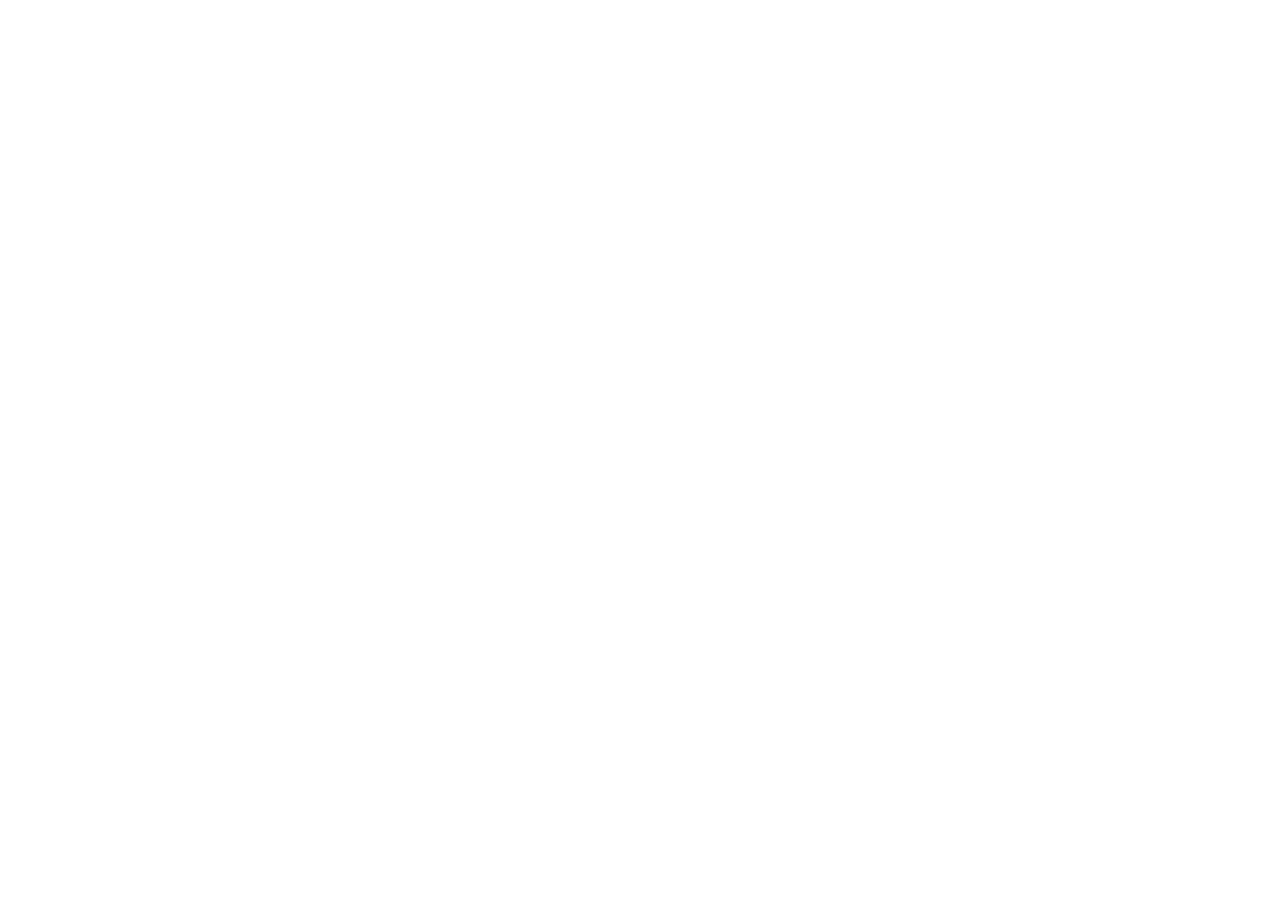
==== pages/Blog/blog.html @ 3dc80376 "first commit" ====
<!DOCTYPE html>
<html lang="en">
  <head>
    <meta charset="UTF-8" />
    <meta name="viewport" content="width=device-width, initial-scale=1.0" />
    <link rel="stylesheet" href="../../common.css" />
    <link rel="stylesheet" href="blog.css" />
    <title>Document</title>
  </head>
  <body>
    <script src="./blog.js"></script>
  </body>
</html>
---- common.css ----
/* გამოიყენეთ საერთო სტილებისთვის */
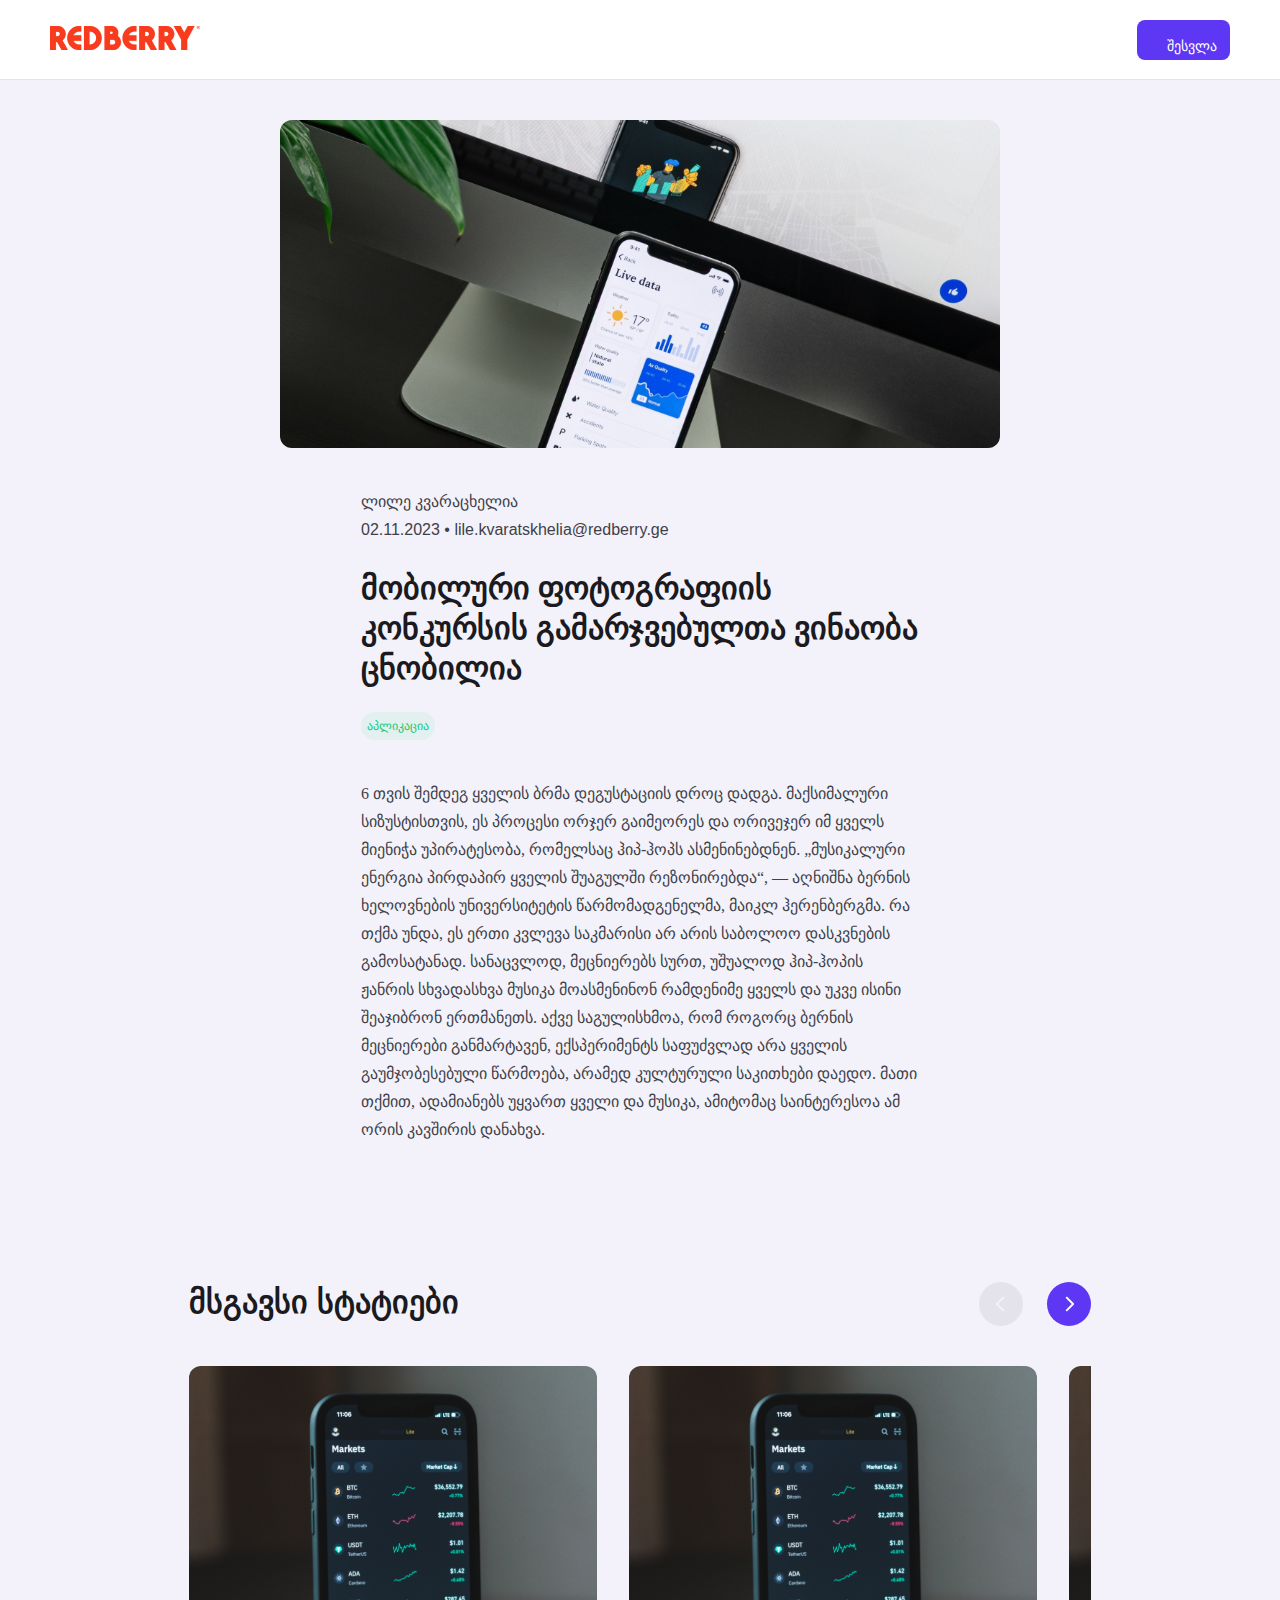
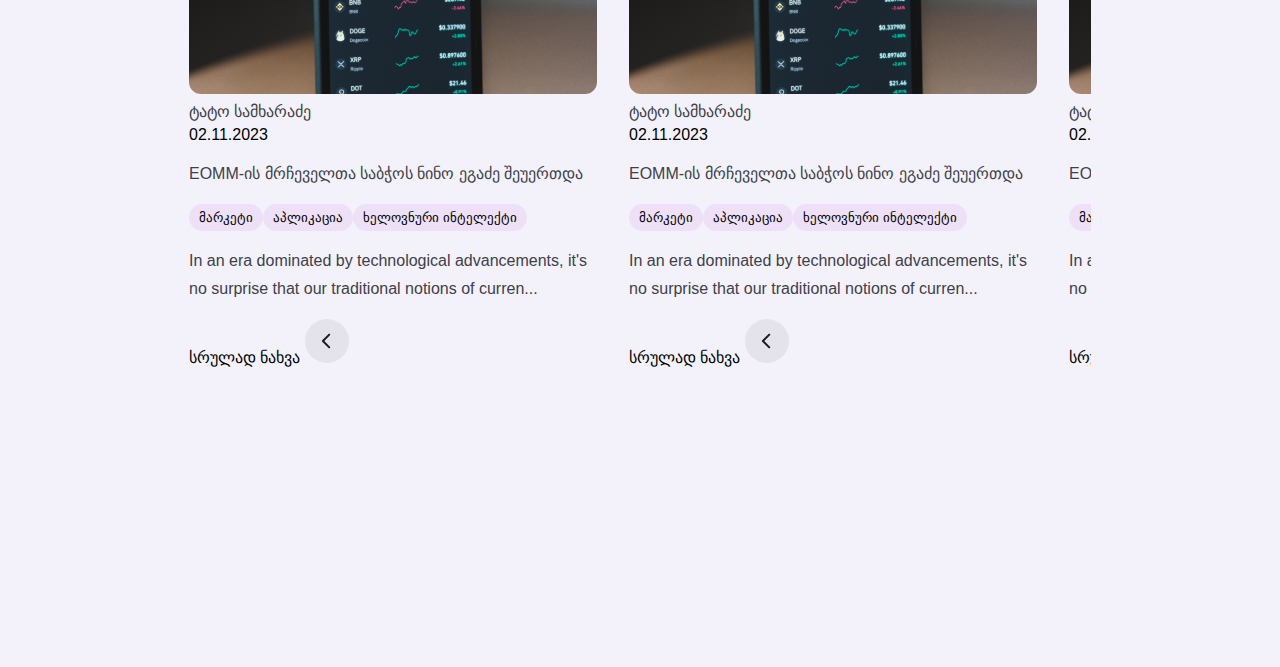
==== commit f44f1aea: "add design" ====
--- a/pages/Blog/blog.html
+++ b/pages/Blog/blog.html
@@ -4,10 +4,141 @@
     <meta charset="UTF-8" />
     <meta name="viewport" content="width=device-width, initial-scale=1.0" />
     <link rel="stylesheet" href="../../common.css" />
+    <link rel="stylesheet" href="../../style.css" />
     <link rel="stylesheet" href="blog.css" />
+
     <title>Document</title>
   </head>
   <body>
+    <header>
+      <div class="header-content">
+        <div>
+          <img class="logo" src="../../assets/LOGO-02 3.jpg" />
+        </div>
+        <button class="login-button"><h5 id="login">შესვლა</h5></button>
+      </div>
+    </header>
+    <main>
+      <img src="../../assets/pfx.svg" alt="" />
+      <div class="authorinfo">
+        <p class="name">ლილე კვარაცხელია</p>
+        <p class="date">
+          02.11.2023 • <span id="mail">lile.kvaratskhelia@redberry.ge</span>
+        </p>
+        <h1>მობილური ფოტოგრაფიის კონკურსის გამარჯვებულთა ვინაობა ცნობილია</h1>
+        <div class="buttons">
+          <button id="app">აპლიკაცია</button>
+        </div>
+      </div>
+      <p class="describe">
+        6 თვის შემდეგ ყველის ბრმა დეგუსტაციის დროც დადგა. მაქსიმალური
+        სიზუსტისთვის, ეს პროცესი ორჯერ გაიმეორეს და ორივეჯერ იმ ყველს მიენიჭა
+        უპირატესობა, რომელსაც ჰიპ-ჰოპს ასმენინებდნენ. „მუსიკალური ენერგია
+        პირდაპირ ყველის შუაგულში რეზონირებდა“, — აღნიშნა ბერნის ხელოვნების
+        უნივერსიტეტის წარმომადგენელმა, მაიკლ ჰერენბერგმა. რა თქმა უნდა, ეს ერთი
+        კვლევა საკმარისი არ არის საბოლოო დასკვნების გამოსატანად. სანაცვლოდ,
+        მეცნიერებს სურთ, უშუალოდ ჰიპ-ჰოპის ჟანრის სხვადასხვა მუსიკა მოასმენინონ
+        რამდენიმე ყველს და უკვე ისინი შეაჯიბრონ ერთმანეთს. აქვე საგულისხმოა, რომ
+        როგორც ბერნის მეცნიერები განმარტავენ, ექსპერიმენტს საფუძვლად არა ყველის
+        გაუმჯობესებული წარმოება, არამედ კულტურული საკითხები დაედო. მათი თქმით,
+        ადამიანებს უყვართ ყველი და მუსიკა, ამიტომაც საინტერესოა ამ ორის კავშირის
+        დანახვა.
+      </p>
+    </main>
+    <footer>
+      <div class="first-div">
+        <p class="posts">მსგავსი სტატიები</p>
+        <div class="arrows">
+          <img src="../../assets/arrow-left.svg" id="arrow-left" />
+          <img src="../../assets/arrow-right.svg" id="arrow-right" />
+        </div>
+      </div>
+      <div id="slideshow">
+        <div id="first-sml-post">
+          <img src="../../assets/mobile.svg" alt="" id="one" />
+          <p id="author-name-">ტატო სამხარაძე</p>
+          <span id="date-">02.11.2023</span>
+          <div class="info">
+            <p id="title-">EOMM-ის მრჩეველთა საბჭოს ნინო ეგაძე შეუერთდა</p>
+            <div class="buttons-div">
+              <button id="market">მარკეტი</button>
+              <button id="">აპლიკაცია</button>
+              <button id="">ხელოვნური ინტელექტი</button>
+            </div>
+            <p class="describe-">
+              In an era dominated by technological advancements, it's no
+              surprise that our traditional notions of curren...
+            </p>
+            <span id="full"
+              >სრულად ნახვა <img src="../../assets/arrow.svg" alt=""
+            /></span>
+          </div>
+        </div>
+
+        <div id="first-sml-post">
+          <img src="../../assets/mobile.svg" alt="" id="one" />
+          <p id="author-name-">ტატო სამხარაძე</p>
+          <span id="date-">02.11.2023</span>
+          <div class="info">
+            <p id="title-">EOMM-ის მრჩეველთა საბჭოს ნინო ეგაძე შეუერთდა</p>
+            <div class="buttons-div">
+              <button id="market">მარკეტი</button>
+              <button id="">აპლიკაცია</button>
+              <button id="">ხელოვნური ინტელექტი</button>
+            </div>
+            <p class="describe-">
+              In an era dominated by technological advancements, it's no
+              surprise that our traditional notions of curren...
+            </p>
+            <span id="full"
+              >სრულად ნახვა <img src="../../assets/arrow.svg" alt=""
+            /></span>
+          </div>
+        </div>
+
+        <div id="first-sml-post">
+          <img src="../../assets/mobile.svg" alt="" id="one" />
+          <p id="author-name-">ტატო სამხარაძე</p>
+          <span id="date-">02.11.2023</span>
+          <div class="info">
+            <p id="title-">EOMM-ის მრჩეველთა საბჭოს ნინო ეგაძე შეუერთდა</p>
+            <div class="buttons-div">
+              <button id="market">მარკეტი</button>
+              <button id="">აპლიკაცია</button>
+              <button id="">ხელოვნური ინტელექტი</button>
+            </div>
+            <p class="describe-">
+              In an era dominated by technological advancements, it's no
+              surprise that our traditional notions of curren...
+            </p>
+            <span id="full"
+              >სრულად ნახვა <img src="../../assets/arrow.svg" alt=""
+            /></span>
+          </div>
+        </div>
+
+        <div id="first-sml-post">
+          <img src="../../assets/mobile.svg" alt="" id="one" />
+          <p id="author-name-">ტატო სამხარაძე</p>
+          <span id="date-">02.11.2023</span>
+          <div class="info">
+            <p id="title-">EOMM-ის მრჩეველთა საბჭოს ნინო ეგაძე შეუერთდა</p>
+            <div class="buttons-div">
+              <button id="market">მარკეტი</button>
+              <button id="">აპლიკაცია</button>
+              <button id="">ხელოვნური ინტელექტი</button>
+            </div>
+            <p class="describe-">
+              In an era dominated by technological advancements, it's no
+              surprise that our traditional notions of curren...
+            </p>
+            <span id="full"
+              >სრულად ნახვა <img src="../../assets/arrow.svg" alt=""
+            /></span>
+          </div>
+        </div>
+      </div>
+    </footer>
     <script src="./blog.js"></script>
   </body>
 </html>
--- a/common.css
+++ b/common.css
@@ -1 +1,11 @@
 /* გამოიყენეთ საერთო სტილებისთვის */
+@import url("https://free.bboxtype.com/embedfonts/?family=FiraGO:400,500,700");
+* {
+  margin: 0;
+  padding: 0;
+  box-sizing: border-box;
+  border: none;
+}
+body {
+  font-family: "FiraGO", sans-serif;
+}
--- a/style.css
+++ b/style.css
@@ -0,0 +1,240 @@
+
+*{
+    padding:0;
+    margin:0;
+    box-sizing: border-box;
+    font-style: normal;
+}
+
+@import '@fontsource/firago/400.css';
+@import '@fontsource/firago/500.css';
+
+body{
+    height: 100vh;
+    font-family: 'FiraGO', sans-serif;
+    background-color: #F3F2FA;
+}
+
+.header-content{
+    background-color: #FFF;
+    border-bottom: 1px solid #E4E3EB;
+    height:80px;
+    display: flex;
+    width:100%;
+    align-items: center;
+    justify-content: space-between;
+    padding:0px 50px;
+}
+
+.login-button{
+    width:93px;
+    height:40px;
+    background-color: #5D37F3;
+    border-radius: 8px;
+    border-style: none;
+}
+
+#login{
+    padding:10px 20px;
+    color:#FFF;
+    font-weight:500;
+    font-size: 14px;
+    line-height: 20px;
+}
+
+h1{
+    width:225px;
+    height:72px;
+    font-weight: 700;
+    font-size: 64px;
+    line-height: 72px;
+    color: #1A1A1F;
+    
+}
+
+.title img{
+    width:624px;
+    height:200px;
+}
+
+.title{
+    display: flex;
+    justify-content: space-between;
+    align-items: center;
+    margin:60px auto auto auto;
+    width:1300px;
+}
+
+.ბლოგი{
+    justify-content: center;
+    align-items: center;
+    display: flex;
+}
+
+.nav-bar{
+    display: flex;
+    justify-content: center;
+    align-items: center;
+    margin-top: 50px;
+    column-gap: 30px;
+}
+
+#მარკეტი{
+    width:83px;
+    height:32px;
+    border-radius: 30px;
+    border-style: none;
+    background-color: rgba(255, 184, 47, 0.08);
+    color:#D6961C;
+}
+
+#აპლიკაცია{
+    width:97px;
+    height:32px;
+    border-radius: 30px;
+    background-color:rgba(28, 214, 125, 0.08);
+    color:#15C972;
+    border-style: none;
+    line-height: 16px;
+    font-size: 12px;
+    font-weight: 500;
+}
+
+#ხელოვნური-ინტელექტი{
+    width:178px;
+    height:32px;
+    border-radius: 30px;
+    background-color: #EEE1F7;
+    color:#B71FDD;
+    border-style: none;
+    line-height: 16px;
+    font-size: 12px;
+    font-weight: 500;
+}
+
+#ux-ui{
+    width:65px;
+    height:32px;
+    border-radius: 30px;
+    background-color:rgba(250, 87, 87, 0.08); 
+    color:#DC2828;
+    border-style: none;
+    line-height: 16px;
+    font-size: 12px;
+    font-weight: 500;
+}
+
+#კვლევა{
+    width:77px;
+    height:32px;
+    border-style: none;
+    border-radius: 30px;
+    font-size: 12px;
+    font-weight: 500;
+    line-height:16px;
+    background-color: #E9EFE9;
+    color:#60BE16;
+}
+
+#figma{
+    width:64px;
+    height:32px;
+    border-radius: 30px;
+    background-color: rgba(8, 210, 174, 0.08);
+    color:#1AC7A8 ;
+    line-height: 16px;
+    font-size: 12px;
+    font-weight: 500;
+    border-style: none;
+}
+
+.card1,.card2,.card3{
+    
+    width:408px;
+    height:620px;
+}
+
+.container{
+    display: flex;
+    flex-wrap: wrap;
+    gap:20px;
+    width:1300px;
+    margin: 60px auto auto auto;
+}
+
+.container div img{
+    border-radius: 12px;
+}
+
+h3{
+    color:#1A1A1F;
+    font-weight: 500;
+    font-size: 16px;
+    line-height: 20px;
+    width:164px;
+    height:20px;
+    padding-top: 10px;
+}
+
+h6{
+    color:#85858D;
+    font-size: 12px;
+    line-height: 16px;
+    font-weight: 400;
+    width:52px;
+    height:16px;
+    padding-top: 15px;;
+}
+
+h2{
+    color:#1A1A1F;
+    font-weight: 500;
+    font-size: 20px;
+    line-height: 28px;
+    width:408px;
+    height:56px;
+    padding-top: 30px;
+}
+.card-buttons div{
+    height:28px;
+    width:354px;
+}
+
+.card-buttons{
+    margin-top: 40px;
+}
+
+p{
+    color:#404049;
+    width:408px;
+    height:56px;
+    font-weight: 400;
+    font-size: 16px;
+    line-height: 28px;
+    padding-top: 10px;
+}
+
+h4{
+    color:#5D37F3;
+    line-height: 20px;
+    font-weight: 500;
+    font-size: 14px;
+    width:103px;
+    height:20px;
+    padding-top: 20px;
+    cursor: pointer;
+}
+
+#icon{
+    margin-left: 110px;
+    display: inline-block;
+}
+
+
+
+
+
+
+
+
+
--- a/pages/Blog/blog.css
+++ b/pages/Blog/blog.css
@@ -0,0 +1,105 @@
+main {
+  display: flex;
+  align-items: center;
+  gap: 40px;
+  flex-direction: column;
+  padding: 40px 361px;
+}
+.authorinfo {
+  display: flex;
+  flex-direction: column;
+}
+
+h1 {
+  color: #1a1a1f;
+  font-family: FiraGO;
+  font-size: 32px;
+  font-style: normal;
+  font-weight: 700;
+  line-height: 40px; /* 125% */
+  width: auto;
+  height: auto;
+  padding-top: 24px;
+}
+.describe {
+  color: #404049;
+  font-family: FiraGO;
+  font-size: 16px;
+  font-style: normal;
+  font-weight: 400;
+  line-height: 28px; /* 175% */
+}
+p {
+  width: auto;
+  height: auto;
+  padding: 0;
+}
+.buttons {
+  margin-top: 24px;
+}
+#app {
+  border-radius: 30px;
+  background: rgba(28, 214, 125, 0.08);
+  padding: 6px;
+  color: #15c972;
+  font-size: 12px;
+  font-style: normal;
+  font-weight: 500;
+  line-height: 16px;
+}
+footer {
+  padding: 98px 189px 300px 189px;
+}
+.posts {
+  color: #1a1a1f;
+  font-size: 32px;
+  font-weight: 700;
+  line-height: 40px;
+}
+.arrows {
+  display: flex;
+  gap: 24px;
+}
+.first-div {
+  display: flex;
+  justify-content: space-between;
+}
+#slideshow {
+  margin-top: 40px;
+  display: flex;
+  flex-wrap: nowrap;
+  overflow: hidden;
+  gap: 32px;
+}
+
+.author-name- {
+  color: #1a1a1f;
+  font-size: 16px;
+  font-weight: 500;
+  line-height: 20px;
+  padding-top: 24px;
+}
+.info {
+  display: flex;
+  flex-direction: column;
+  gap: 16px;
+  margin-top: 16px;
+}
+.title- {
+  color: #1a1a1f;
+  font-size: 20px;
+  font-weight: 500;
+  line-height: 28px;
+}
+.buttons-div {
+  display: flex;
+}
+button {
+  display: flex;
+  padding: 6px 10px;
+  align-items: flex-start;
+  gap: 10px;
+  border-radius: 30px;
+  border-radius: 30px;
+  background: rgba(177, 28, 214, 0.08);
+}
